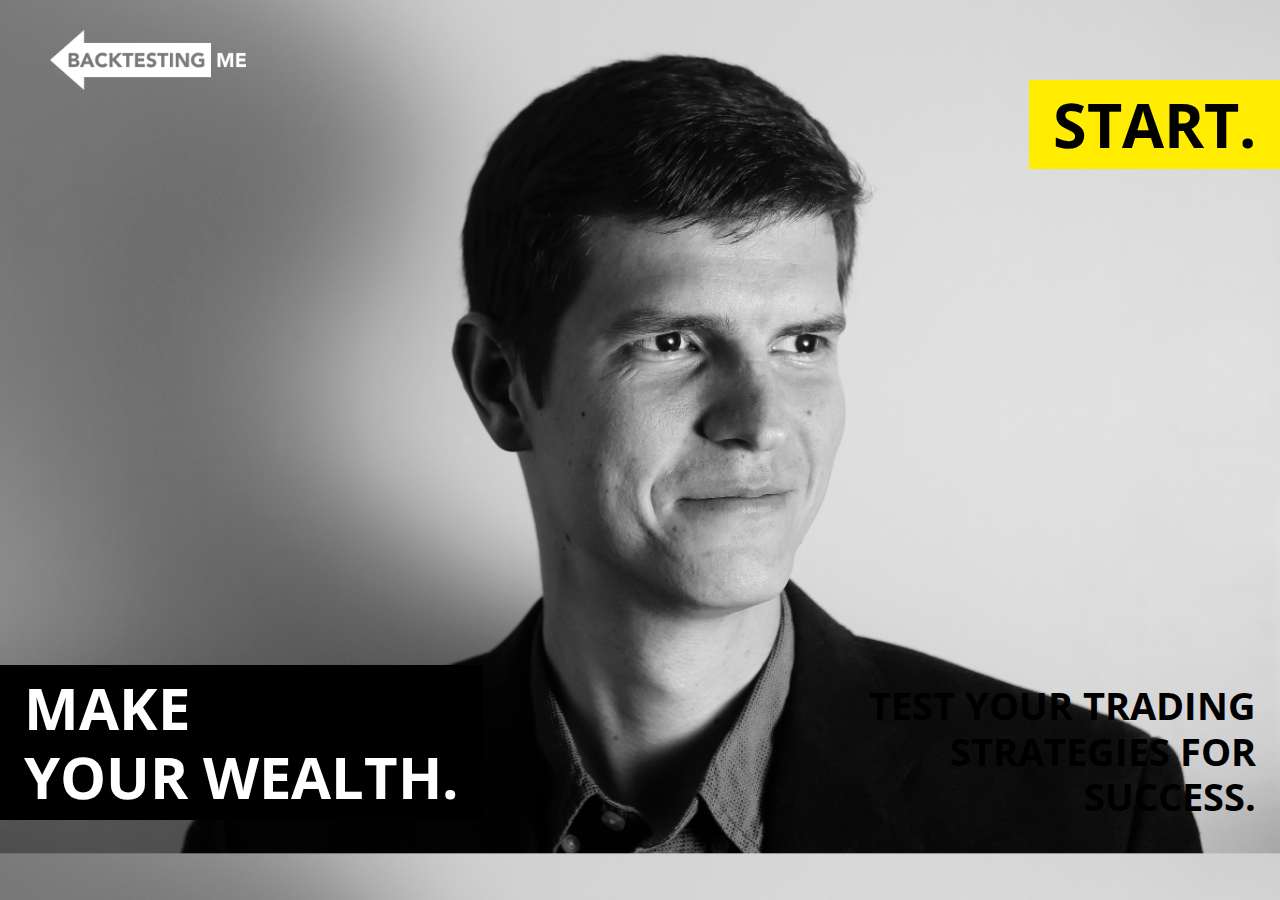
==== src/main/resources/public/index.html @ 0b8d3323 "Initial commit" ====
<!DOCTYPE html>
<html>
<head>
  <link rel="stylesheet" type="text/css" href="css/animate.css">
  <link rel="stylesheet" type="text/css" href="css/reset.css">
  <link rel="stylesheet" type="text/css" href="css/style.css">
  <link href='http://fonts.googleapis.com/css?family=Open+Sans:400,700,300' rel='stylesheet' type='text/css'>

  <title>Easy Backtester</title>
</head>
<body id="splash">
  <img class="logo"src="img/logo-white.png">
  <h1 id="makeWealth" class="animated fadeInLeft">Make<br>your wealth.</h1>
  <a id="startLink" class="begin animated fadeInRight" href="app.html">Start.</a>
  <p id="sideDesc" class="animated fadeInUp">
    Test your trading strategies for success.
  </p>
</body>
</html>
---- src/main/resources/public/css/style.css ----
html, body {
	height: 100%;
}

body {
font-family: 'Open Sans', sans-serif;	/*background: #D6E4EC;*/
	width: 100%;
	height: 100%;
}

footer {
	text-align: center;
	padding: 50px 0;
	color: #ADADAD;
	font-size: 14px;
}

.logo {
	height: 60px;
}

#splash {
	background: url(../img/splash4.jpg);
	background-size: 100%;
}

#splash .logo {
	margin: 30px 0 0 50px;
	position: relative;
	z-index: 10;
}

#splash h1 {
	font-size: 58px;
	position: absolute;
	text-transform: uppercase;
	color: #fff;
	background: #000;
	font-weight: bold;
	padding: 8px 24px;
	left: 0;
	bottom: 80px;
	line-height: 1.2;
}

#splash .begin {
	font-size: 61px;
	position: absolute;
	text-transform: uppercase;
	color: #000;
	background: #FFEC00;
	text-decoration: none;
	font-weight: bold;
	padding: 8px 24px;
	right: 0;
	top: 80px;
	line-height: 1.2;
}

#splash #sideDesc {
	font-size: 38px;
	text-transform: uppercase;
	position: absolute;
	color: #000;
	font-weight: bold;
	padding-right: 24px;
	right: 0;
	bottom: 80px;
	text-align: right;
	line-height: 1.2;
	width: 400px;
	-webkit-animation-duration: 4s;
	-webkit-animation-delay: 2s;
}

#start {
	background: #E5E5E5;
}

#start .main-header {
	padding: 20px 0;
	height: 60px;
	background: #333A3F;
}

#start .container {
	width: 900px;
	margin: 0 auto;
}

#start .command {
	position: relative;
	padding: 22px 0 86px 0;
}

#start .command input {
	width: 850px;
	border: 0;
	padding: 18px 20px;
	border-radius: 4px;
	font-family: inherit;
	font-size: 28px;
	border: 5px solid #202021;
}

#start .command h1 {
	font-size: 30px;
	color: #A5BBCB;
	margin-bottom: 30px;
}

#start .command .down-arrow {
	height: 30px;
	width: 60px;
	display: block;
	margin: 0 auto;
}

#start .signals {
	width: 900px;
	margin: -54px auto 0 auto;
	z-index: 1;
	position: relative;

	border-radius: 4px;
	overflow: hidden;
}

#start .signals header {
	background: #71808B;
}

#start .signals header nav {
	position: absolute;
	right: 0;
	top: 0;
	margin: 8px 0;
	height: 34px;
	z-index: 2;
	overflow: hidden;
	border-top-left-radius: 2px;
	border-bottom-left-radius: 2px;
}

#start .signals header nav a {
	height: 34px;
	line-height: 34px;
	text-transform: uppercase;
	font-size: 14px;
	font-weight: bold;
	padding: 0 14px;
	text-decoration: none;
	display: block;
	float: left;
}

#start .signals header nav .go {
	background: #A6FF45;
	color: #32530D;
}

#start .signals header nav .clear {
	background: #D8D8D8;
	color: #5E5E5E;
}

#start .signals header h1 {
	text-align: center;
	height: 50px;
	line-height: 50px;
	font-weight: bold;
	color: #2B3136;
}

#start .signals .stuff {
	min-height: 335px;
	background: #F5F5F5;
}

#start .signals .empty {
	padding: 84px 0 100px 0;
	text-align: center;
	left: 0;
	position: absolute;
	height: 335px;
	width: 100%;
}

#start .signals .empty.gone {
	left: 100%;
	opacity: 0;
	transition: .5s;
}

#start .signals .empty h1 {
	font-weight: bold;
	font-size: 110px;
	margin-bottom: 25px;
	color: #DBDBDB;
}

#start .signals .empty h2 {
	color: #767676;
}

#start .signals ul li {
	background: #fff;
	font-size: 30px;
	padding: 20px;
	margin-bottom: 1px;
}

#start .logo {
	float: left;
	margin-right: 30px;
}

#button {
	padding: 200px;
}

#makeWealth {
	-webkit-animation-duration: 2s;
	-webkit-animation-delay: 0.5s;
}

#startLink {
	-webkit-animation-duration: 2s;
	-webkit-animation-delay: 1s;
}

.hide {
	display: none;
}

#postQuery {
	margin-top: -500px;
}

#postQuery .container {
	padding: 20px 30px;
}

#colorBg {
	position: absolute;
	width: 100%;
	height: 278px;
	background-color: #333a3f;
	border-bottom: 15px solid #cccccc;
}

#loadingSpinner {
	text-align: center;
	margin-top: -180px;
}

.post-head {
	font-size: 30px;
	color: #A5BBCB;
	padding-bottom: 30px;
}

#btResults {
	height: 500px;
	width: 100%;
	background-color: #fff;
}

.notLaggy {
	-webkit-animation-duration: 0.5s !important;
}
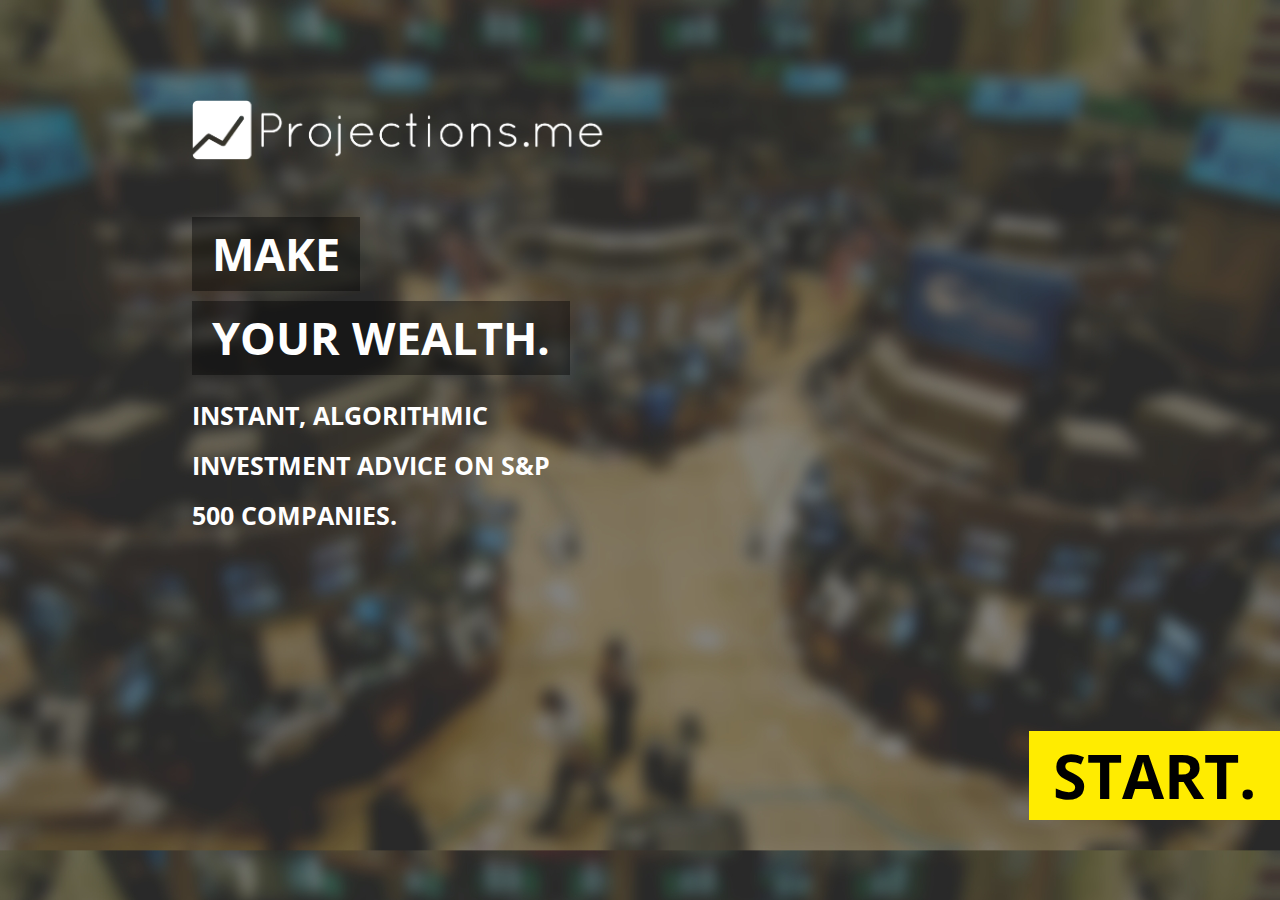
==== commit 46642507: "Merge branch 'master' of github.com:simplyianm/Projections.me" ====
--- a/src/main/resources/public/index.html
+++ b/src/main/resources/public/index.html
@@ -6,14 +6,17 @@
   <link rel="stylesheet" type="text/css" href="css/style.css">
   <link href='http://fonts.googleapis.com/css?family=Open+Sans:400,700,300' rel='stylesheet' type='text/css'>
 
-  <title>Easy Backtester</title>
+  <title>Projections.me</title>
 </head>
 <body id="splash">
-  <img class="logo"src="img/logo-white.png">
-  <h1 id="makeWealth" class="animated fadeInLeft">Make<br>your wealth.</h1>
+  <header class="main">
+    <img class="logo"src="img/logo-white.png">
+    <h1 id="makeWealth" class="one">Make</h1><br>
+    <h1 id="makeWealth" class="two">your wealth.</h1>
+    <p id="sideDesc" class="animated">
+      Instant, algorithmic investment advice on S&P 500 Companies.
+    </p>
+  </header>
   <a id="startLink" class="begin animated fadeInRight" href="app.html">Start.</a>
-  <p id="sideDesc" class="animated fadeInUp">
-    Test your trading strategies for success.
-  </p>
 </body>
 </html>--- a/src/main/resources/public/css/style.css
+++ b/src/main/resources/public/css/style.css
@@ -15,6 +15,20 @@
 	font-size: 14px;
 }
 
+/*slide*/
+/* Chrome, Safari, Opera */
+@-webkit-keyframes fromLeft {
+    from {opacity: 0; left: -40px;}
+    to {opacity: 1; left: 0;}
+}
+
+/* Standard syntax */
+@keyframes fromLeft {
+    from {opacity: 0; left: -40px;}
+    to {opacity: 1; left: 0;}
+}
+
+
 .logo {
 	height: 60px;
 }
@@ -25,22 +39,39 @@
 }
 
 #splash .logo {
-	margin: 30px 0 0 50px;
+	margin-bottom: 50px;
 	position: relative;
 	z-index: 10;
-}
-
+	left: 0;
+	-webkit-animation:  fromLeft 0.6s; /* Chrome, Safari, Opera */
+    animation: fromLeft 0.6s;
+}
+header.main {
+	position: absolute;
+	top: 100px;
+	left: 15%;
+	width: 400px;
+}
 #splash h1 {
-	font-size: 58px;
-	position: absolute;
-	text-transform: uppercase;
-	color: #fff;
-	background: #000;
-	font-weight: bold;
-	padding: 8px 24px;
-	left: 0;
-	bottom: 80px;
+	font-size: 45px;
+	text-transform: uppercase;
+	color: #FFF;
+	background: rgba(0,0,0,0.4);
+	font-weight: bold;
+	padding: 10px 20px;
+	margin: 5px 0;
+	display: inline-block;
 	line-height: 1.2;
+	position: relative;
+	left: 0;
+}
+#splash h1.one {
+	-webkit-animation:  fromLeft 1s; /* Chrome, Safari, Opera */
+    animation: fromLeft 1s;
+}
+#splash h1.two {
+	-webkit-animation:  fromLeft 1.5s; /* Chrome, Safari, Opera */
+    animation: fromLeft 1.5s;
 }
 
 #splash .begin {
@@ -53,26 +84,23 @@
 	font-weight: bold;
 	padding: 8px 24px;
 	right: 0;
-	top: 80px;
+	bottom: 80px;
 	line-height: 1.2;
 }
 
 #splash #sideDesc {
-	font-size: 38px;
-	text-transform: uppercase;
-	position: absolute;
-	color: #000;
-	font-weight: bold;
-	padding-right: 24px;
-	right: 0;
-	bottom: 80px;
-	text-align: right;
-	line-height: 1.2;
+	font-size: 25px;
+	text-transform: uppercase;
+	color: #FFF;
+	font-weight: bold;
+	line-height: 2;
+	margin: 10px 0;
 	width: 400px;
-	-webkit-animation-duration: 4s;
-	-webkit-animation-delay: 2s;
-}
-
+	position: relative;
+	left: 0;
+	-webkit-animation:  fromLeft 2s; /* Chrome, Safari, Opera */
+    animation: fromLeft 2s;
+}
 #start {
 	background: #E5E5E5;
 }
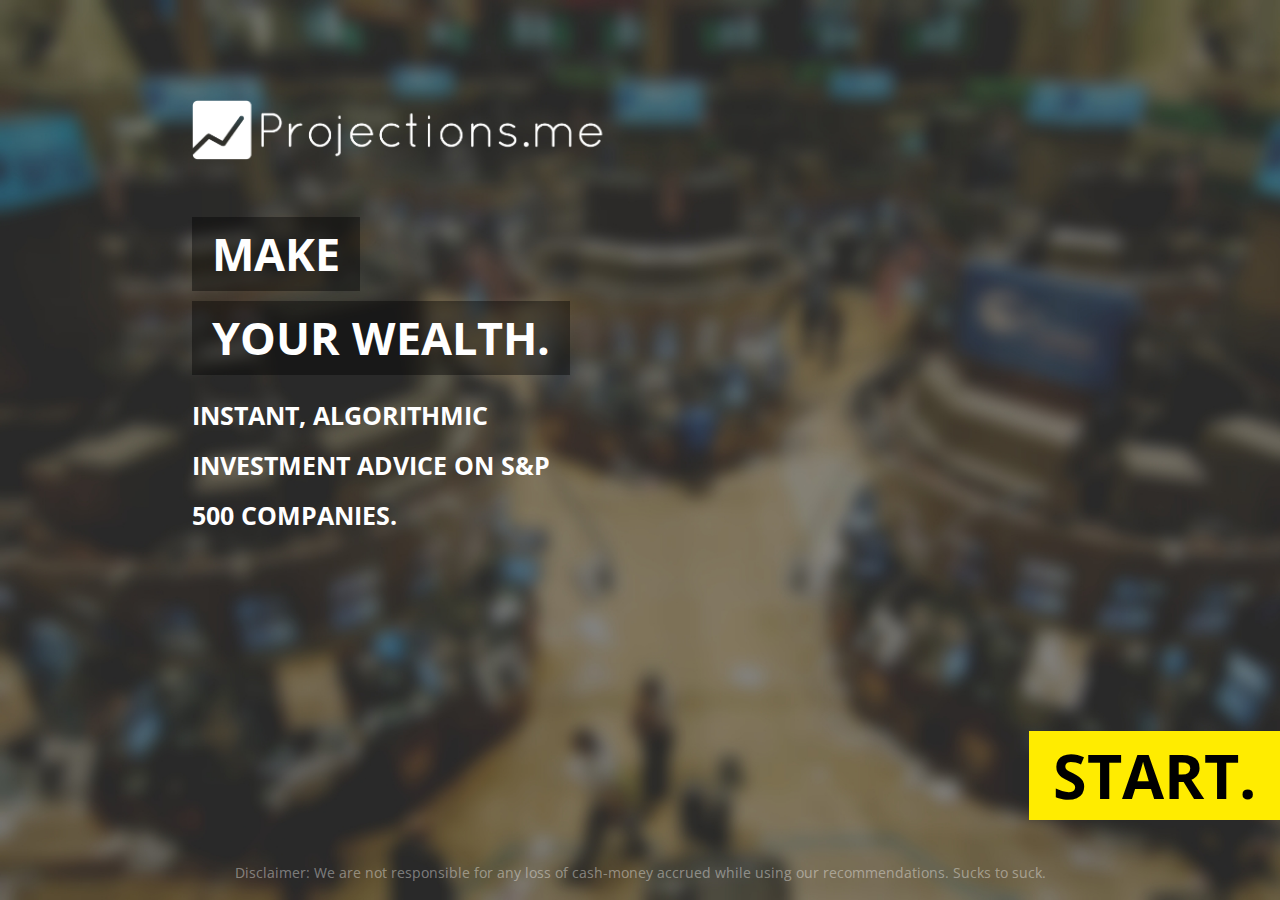
==== commit 3417856f: "Add crap" ====
--- a/src/main/resources/public/index.html
+++ b/src/main/resources/public/index.html
@@ -19,4 +19,9 @@
   </header>
   <a id="startLink" class="begin animated fadeInRight" href="app.html">Start.</a>
 </body>
+<footer>
+  <p id="disclaimer" class="animated">
+    Disclaimer: We are not responsible for any loss of cash-money accrued while using our recommendations. Sucks to suck. 
+  </p>
+</footer>
 </html>--- a/src/main/resources/public/css/style.css
+++ b/src/main/resources/public/css/style.css
@@ -10,9 +10,13 @@
 
 footer {
 	text-align: center;
-	padding: 50px 0;
-	color: #ADADAD;
+	padding: 20px 0;
+	color: #FFF;
 	font-size: 14px;
+	position:absolute;
+	bottom:0;
+	width:100%;
+	color: rgba(255,255,255,0.4);
 }
 
 /*slide*/
@@ -35,7 +39,7 @@
 
 #splash {
 	background: url(../img/splash4.jpg);
-	background-size: 100%;
+	background-size: cover;
 }
 
 #splash .logo {
@@ -255,6 +259,12 @@
 #startLink {
 	-webkit-animation-duration: 2s;
 	-webkit-animation-delay: 1s;
+	transition: 200ms ease-in-out;
+
+}
+
+#startLink:hover {
+	padding-right:80px;
 }
 
 .hide {
@@ -296,4 +306,4 @@
 
 .notLaggy {
 	-webkit-animation-duration: 0.5s !important;
-}+}
